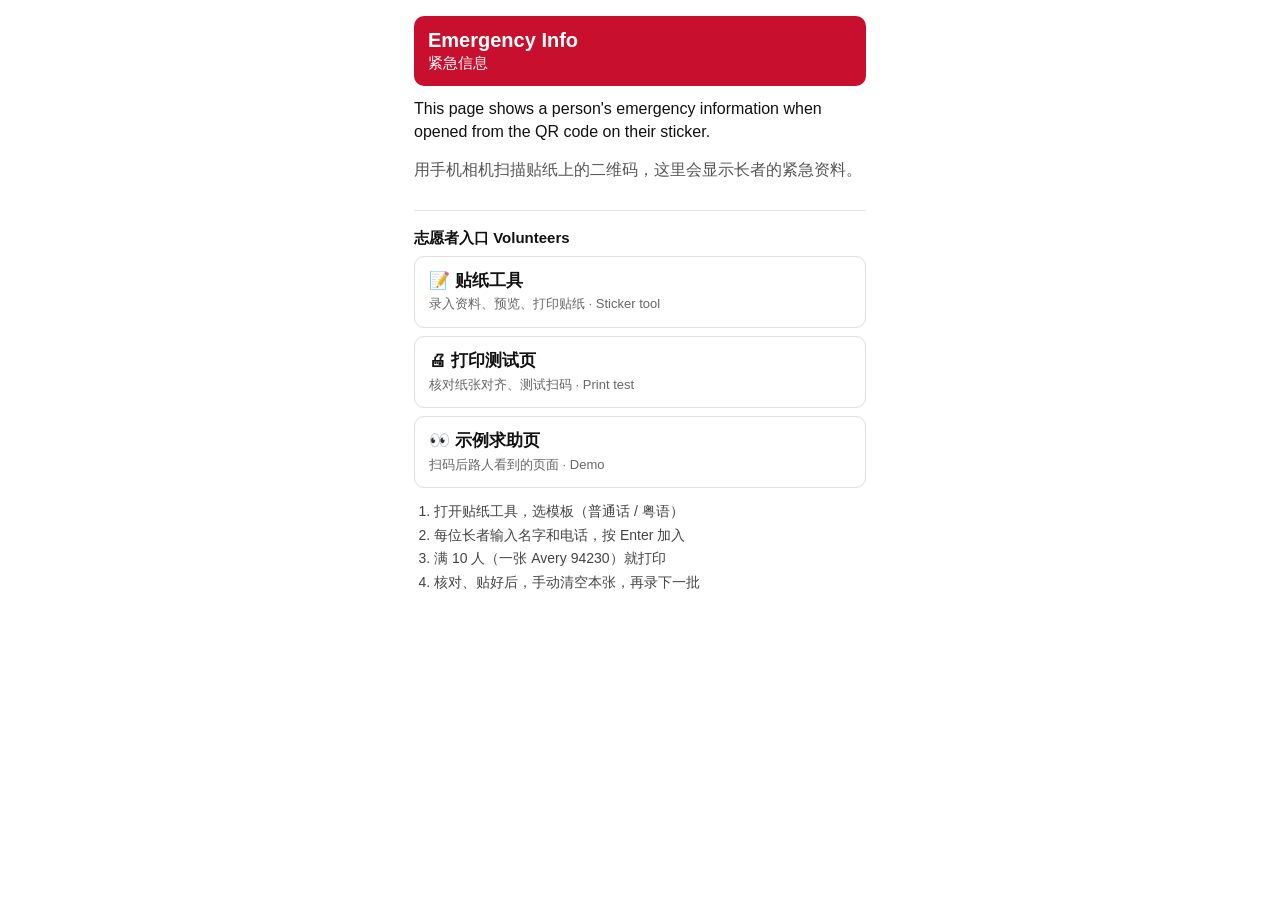
==== docs/index.html @ e9825db4 "一页通紧急贴纸：求助页、贴纸工具、打印测试页 - docs/：GitHub Pages 网站（求助页 / 入口页、贴纸工具、共用代码） - REQUIREMENTS.md：需求文档 - sticker" ====
<!doctype html>
<html lang="en">
<head>
<meta charset="utf-8">
<meta name="viewport" content="width=device-width, initial-scale=1">
<meta name="robots" content="noindex">
<meta name="referrer" content="no-referrer">
<title>Emergency Info · 紧急信息</title>
<link rel="icon" href="data:,">
<!-- 共用文件带版本号：改了 shared.* 就把 v 加 1，避免浏览器用旧的缓存 -->
<link rel="stylesheet" href="shared.css?v=2">
<style>
  html, body { margin: 0; background: #fff; }
  .help { max-width: 480px; margin: 0 auto; min-height: 100vh; box-sizing: border-box; }
</style>
</head>
<body>
<div class="help" id="help"></div>
<script src="shared.js?v=2"></script>
<script>
// 求助页：资料只从网址 # 后面读取，# 后面的内容浏览器不会发给服务器
// 示例资料为虚构，电话使用 555-01xx 虚构号段
const DEMO_HASH = "1*WANG-LI*%E7%8E%8B%E4%B8%BD*M*HTN.DM*PCN*METFORMIN.AMLODIPINE*D6265550101MEI.S6265550102DAVID";

function show() {
  const el = document.getElementById("help");
  if (location.hash.length <= 1) {
    // 没有资料时是入口页：路人扫码打开的网址一定带 #资料，看不到这里；志愿者只要记住这个网址
    el.innerHTML = `
      <div class="alert"><b>Emergency Info</b><span>紧急信息</span></div>
      <p class="msg">This page shows a person's emergency information when opened from the QR code on their sticker.</p>
      <p class="msg zh">用手机相机扫描贴纸上的二维码，这里会显示长者的紧急资料。</p>
      <h2 class="hub-title">志愿者入口 Volunteers</h2>
      <a class="hub" href="tool/"><b>📝 贴纸工具</b><span>录入资料、预览、打印贴纸 · Sticker tool</span></a>
      <a class="hub" href="tool/?sheet"><b>🖨 打印测试页</b><span>核对纸张对齐、测试扫码 · Print test</span></a>
      <a class="hub" href="#${DEMO_HASH}"><b>👀 示例求助页</b><span>扫码后路人看到的页面 · Demo</span></a>
      <ol class="steps">
        <li>打开贴纸工具，选模板（普通话 / 粤语）</li>
        <li>每位长者输入名字和电话，按 Enter 加入</li>
        <li>满 10 人（一张 Avery 94230）就打印</li>
        <li>核对、贴好后，手动清空本张，再录下一批</li>
      </ol>`;
    return;
  }
  try {
    el.innerHTML = helpHTML(decode(location.hash));
  } catch {
    el.innerHTML = `
      <div class="alert"><b>Could not read this QR code</b><span>无法读取这个二维码</span></div>
      <p class="msg">Please call the emergency contact number printed on the sticker, or call 911.</p>
      <p class="msg zh">请拨打贴纸上印的紧急联系电话，或拨打 911。</p>
      <a class="call e911" href="tel:911">📞 Call 911</a>`;
  }
}
show();
// 同一个分页里再扫另一张贴纸时，只有 # 变化，页面不会重新载入
window.addEventListener("hashchange", show);
</script>
</body>
</html>
---- docs/shared.css ----
/* 求助页样式：路人在户外用手机看，固定白底高对比，不随系统深浅色切换 */
.help { background: #fff; color: #111; padding: 16px 14px 20px; font: 16px/1.4 -apple-system, BlinkMacSystemFont, Arial, "PingFang SC", sans-serif; }
.help .alert { background: #c8102e; color: #fff; border-radius: 10px; padding: 12px 14px; }
.help .alert b { display: block; font-size: 20px; line-height: 1.2; }
.help .alert span { font-size: 15px; }
.help .line { margin-top: 12px; font-size: 16px; }
.help .line .k { font-weight: 700; }
.help .zh { color: #555; font-size: 14px; }
.help .call { display: block; text-align: center; text-decoration: none; font-weight: 700; font-size: 17px;
  padding: 12px; border-radius: 10px; margin-top: 10px; background: #15803d; color: #fff; }
.help .call span { display: block; font-weight: 400; font-size: 14px; margin-top: 2px; }
.help .call.e911 { background: #c8102e; }
.help .foot { font-size: 12px; color: #777; margin-top: 16px; text-align: center; }
.help .msg { margin-top: 12px; font-size: 16px; }

/* 入口页（网址没有资料时） */
.help .hub-title { font-size: 15px; margin: 28px 0 8px; padding-top: 16px; border-top: 1px solid #e5e5e5; }
.help .hub { display: block; text-decoration: none; color: #111; border: 1px solid #ddd; border-radius: 10px; padding: 12px 14px; margin-top: 8px; }
.help .hub b { display: block; font-size: 17px; }
.help .hub span { font-size: 13px; color: #666; }
.help .steps { font-size: 14px; color: #444; padding-left: 20px; margin: 14px 0 0; }
.help .steps li { margin-top: 4px; }
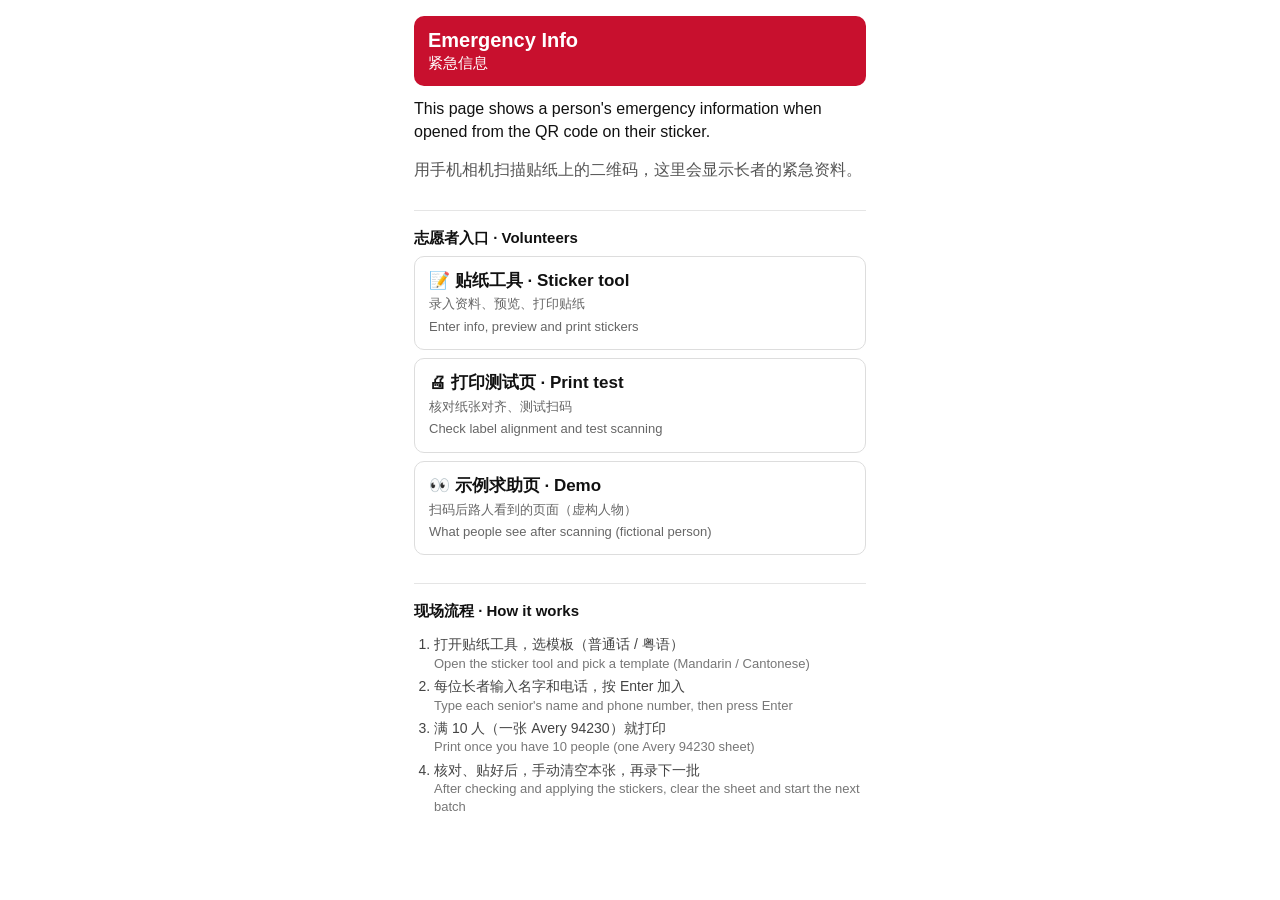
==== commit 4483aa1a: "入口页改为中英双语" ====
--- a/docs/index.html
+++ b/docs/index.html
@@ -12,6 +12,7 @@
 <style>
   html, body { margin: 0; background: #fff; }
   .help { max-width: 480px; margin: 0 auto; min-height: 100vh; box-sizing: border-box; }
+  .help .steps .en { display: block; color: #777; font-size: 13px; }
 </style>
 </head>
 <body>
@@ -30,15 +31,16 @@
       <div class="alert"><b>Emergency Info</b><span>紧急信息</span></div>
       <p class="msg">This page shows a person's emergency information when opened from the QR code on their sticker.</p>
       <p class="msg zh">用手机相机扫描贴纸上的二维码，这里会显示长者的紧急资料。</p>
-      <h2 class="hub-title">志愿者入口 Volunteers</h2>
-      <a class="hub" href="tool/"><b>📝 贴纸工具</b><span>录入资料、预览、打印贴纸 · Sticker tool</span></a>
-      <a class="hub" href="tool/?sheet"><b>🖨 打印测试页</b><span>核对纸张对齐、测试扫码 · Print test</span></a>
-      <a class="hub" href="#${DEMO_HASH}"><b>👀 示例求助页</b><span>扫码后路人看到的页面 · Demo</span></a>
+      <h2 class="hub-title">志愿者入口 · Volunteers</h2>
+      <a class="hub" href="tool/"><b>📝 贴纸工具 · Sticker tool</b><span>录入资料、预览、打印贴纸<br>Enter info, preview and print stickers</span></a>
+      <a class="hub" href="tool/?sheet"><b>🖨 打印测试页 · Print test</b><span>核对纸张对齐、测试扫码<br>Check label alignment and test scanning</span></a>
+      <a class="hub" href="#${DEMO_HASH}"><b>👀 示例求助页 · Demo</b><span>扫码后路人看到的页面（虚构人物）<br>What people see after scanning (fictional person)</span></a>
+      <h2 class="hub-title">现场流程 · How it works</h2>
       <ol class="steps">
-        <li>打开贴纸工具，选模板（普通话 / 粤语）</li>
-        <li>每位长者输入名字和电话，按 Enter 加入</li>
-        <li>满 10 人（一张 Avery 94230）就打印</li>
-        <li>核对、贴好后，手动清空本张，再录下一批</li>
+        <li>打开贴纸工具，选模板（普通话 / 粤语）<span class="en">Open the sticker tool and pick a template (Mandarin / Cantonese)</span></li>
+        <li>每位长者输入名字和电话，按 Enter 加入<span class="en">Type each senior's name and phone number, then press Enter</span></li>
+        <li>满 10 人（一张 Avery 94230）就打印<span class="en">Print once you have 10 people (one Avery 94230 sheet)</span></li>
+        <li>核对、贴好后，手动清空本张，再录下一批<span class="en">After checking and applying the stickers, clear the sheet and start the next batch</span></li>
       </ol>`;
     return;
   }
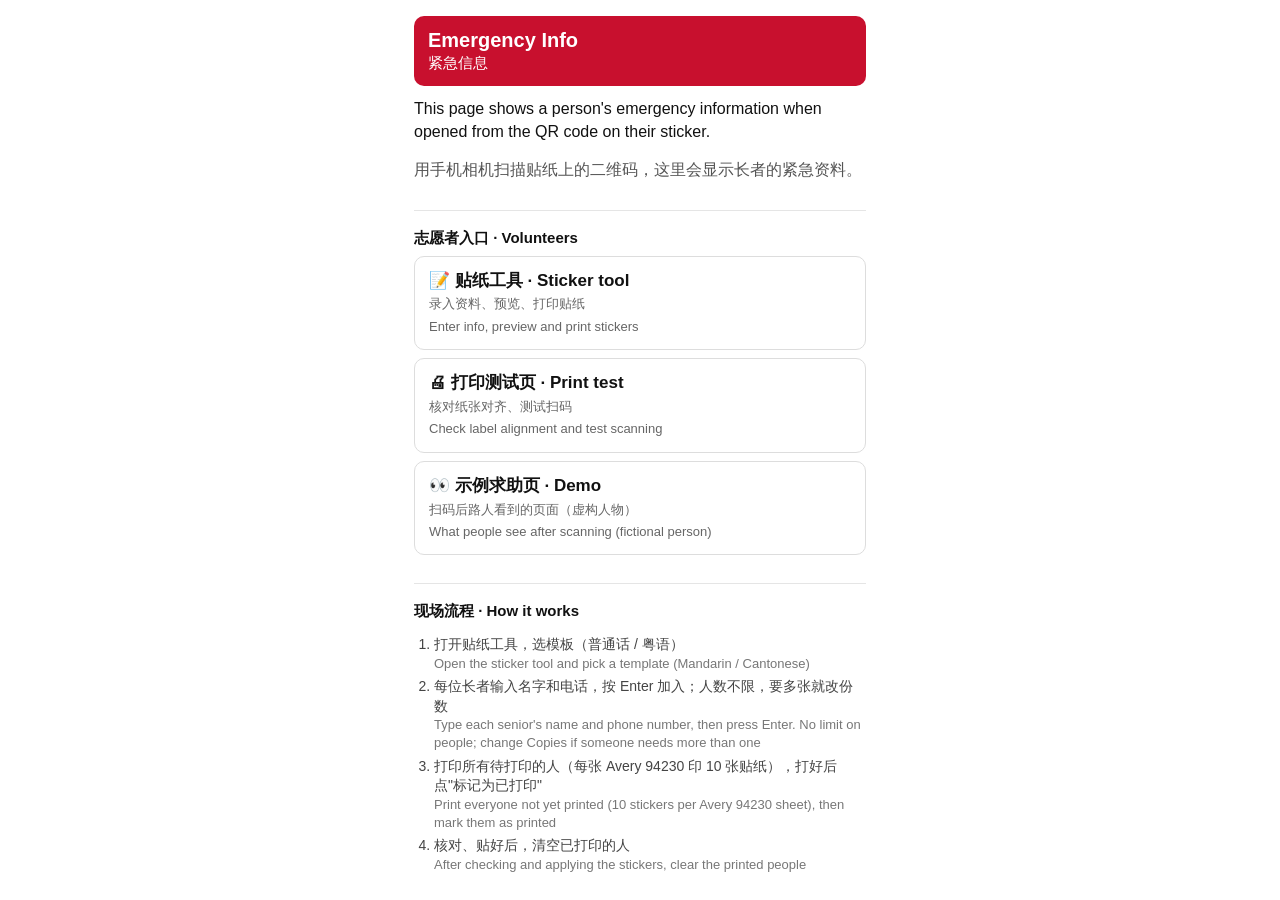
==== commit b228e50c: "贴纸工具：每人可设份数，人数不限，打印后标记为已打印" ====
--- a/docs/index.html
+++ b/docs/index.html
@@ -38,9 +38,9 @@
       <h2 class="hub-title">现场流程 · How it works</h2>
       <ol class="steps">
         <li>打开贴纸工具，选模板（普通话 / 粤语）<span class="en">Open the sticker tool and pick a template (Mandarin / Cantonese)</span></li>
-        <li>每位长者输入名字和电话，按 Enter 加入<span class="en">Type each senior's name and phone number, then press Enter</span></li>
-        <li>满 10 人（一张 Avery 94230）就打印<span class="en">Print once you have 10 people (one Avery 94230 sheet)</span></li>
-        <li>核对、贴好后，手动清空本张，再录下一批<span class="en">After checking and applying the stickers, clear the sheet and start the next batch</span></li>
+        <li>每位长者输入名字和电话，按 Enter 加入；人数不限，要多张就改份数<span class="en">Type each senior's name and phone number, then press Enter. No limit on people; change Copies if someone needs more than one</span></li>
+        <li>打印所有待打印的人（每张 Avery 94230 印 10 张贴纸），打好后点"标记为已打印"<span class="en">Print everyone not yet printed (10 stickers per Avery 94230 sheet), then mark them as printed</span></li>
+        <li>核对、贴好后，清空已打印的人<span class="en">After checking and applying the stickers, clear the printed people</span></li>
       </ol>`;
     return;
   }
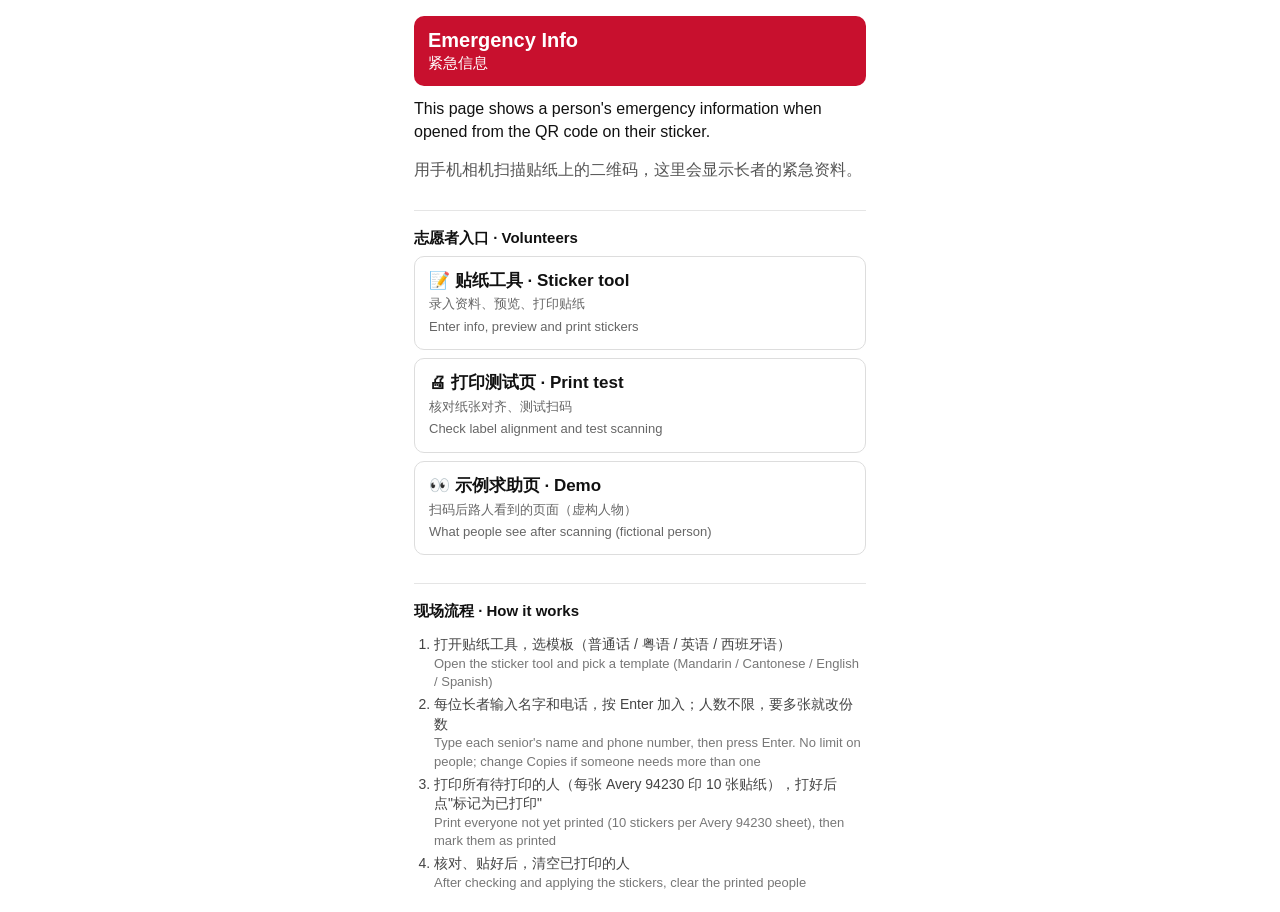
==== commit c8de3a98: "贴纸加中心简称和电话，求助页显示中心完整信息；新增英语和西班牙语模板" ====
--- a/docs/index.html
+++ b/docs/index.html
@@ -8,7 +8,7 @@
 <title>Emergency Info · 紧急信息</title>
 <link rel="icon" href="data:,">
 <!-- 共用文件带版本号：改了 shared.* 就把 v 加 1，避免浏览器用旧的缓存 -->
-<link rel="stylesheet" href="shared.css?v=2">
+<link rel="stylesheet" href="shared.css?v=3">
 <style>
   html, body { margin: 0; background: #fff; }
   .help { max-width: 480px; margin: 0 auto; min-height: 100vh; box-sizing: border-box; }
@@ -17,7 +17,7 @@
 </head>
 <body>
 <div class="help" id="help"></div>
-<script src="shared.js?v=2"></script>
+<script src="shared.js?v=3"></script>
 <script>
 // 求助页：资料只从网址 # 后面读取，# 后面的内容浏览器不会发给服务器
 // 示例资料为虚构，电话使用 555-01xx 虚构号段
@@ -37,7 +37,7 @@
       <a class="hub" href="#${DEMO_HASH}"><b>👀 示例求助页 · Demo</b><span>扫码后路人看到的页面（虚构人物）<br>What people see after scanning (fictional person)</span></a>
       <h2 class="hub-title">现场流程 · How it works</h2>
       <ol class="steps">
-        <li>打开贴纸工具，选模板（普通话 / 粤语）<span class="en">Open the sticker tool and pick a template (Mandarin / Cantonese)</span></li>
+        <li>打开贴纸工具，选模板（普通话 / 粤语 / 英语 / 西班牙语）<span class="en">Open the sticker tool and pick a template (Mandarin / Cantonese / English / Spanish)</span></li>
         <li>每位长者输入名字和电话，按 Enter 加入；人数不限，要多张就改份数<span class="en">Type each senior's name and phone number, then press Enter. No limit on people; change Copies if someone needs more than one</span></li>
         <li>打印所有待打印的人（每张 Avery 94230 印 10 张贴纸），打好后点"标记为已打印"<span class="en">Print everyone not yet printed (10 stickers per Avery 94230 sheet), then mark them as printed</span></li>
         <li>核对、贴好后，清空已打印的人<span class="en">After checking and applying the stickers, clear the printed people</span></li>
@@ -51,6 +51,7 @@
       <div class="alert"><b>Could not read this QR code</b><span>无法读取这个二维码</span></div>
       <p class="msg">Please call the emergency contact number printed on the sticker, or call 911.</p>
       <p class="msg zh">请拨打贴纸上印的紧急联系电话，或拨打 911。</p>
+      ${centerHTML(SECOND.zh)}
       <a class="call e911" href="tel:911">📞 Call 911</a>`;
   }
 }
--- a/docs/shared.css
+++ b/docs/shared.css
@@ -10,6 +10,9 @@
   padding: 12px; border-radius: 10px; margin-top: 10px; background: #15803d; color: #fff; }
 .help .call span { display: block; font-weight: 400; font-size: 14px; margin-top: 2px; }
 .help .call.e911 { background: #c8102e; }
+.help .org-info { margin-top: 16px; padding-top: 10px; border-top: 1px solid #e5e5e5; font-size: 14px; color: #333; }
+.help .org-info .k { font-weight: 700; color: #111; }
+.help .call.org { background: #1d4ed8; margin-top: 8px; }
 .help .foot { font-size: 12px; color: #777; margin-top: 16px; text-align: center; }
 .help .msg { margin-top: 12px; font-size: 16px; }
 
